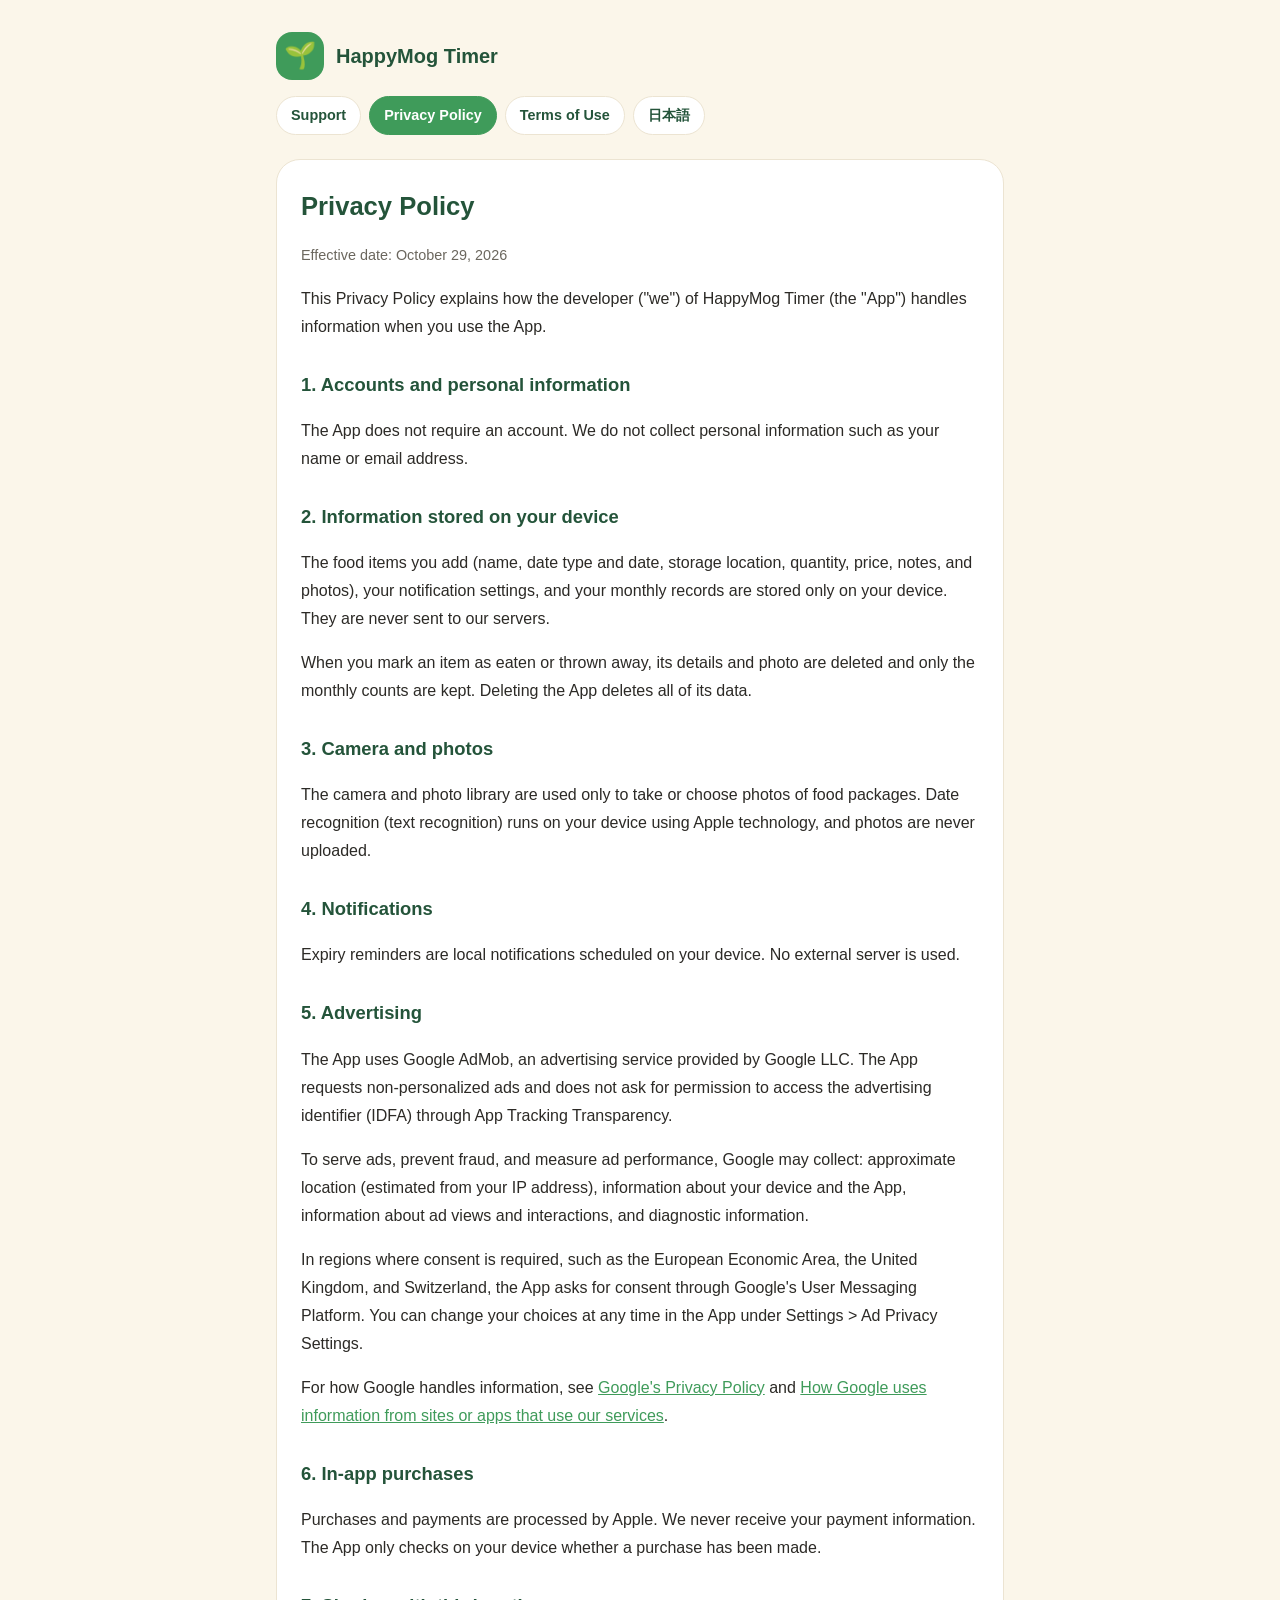
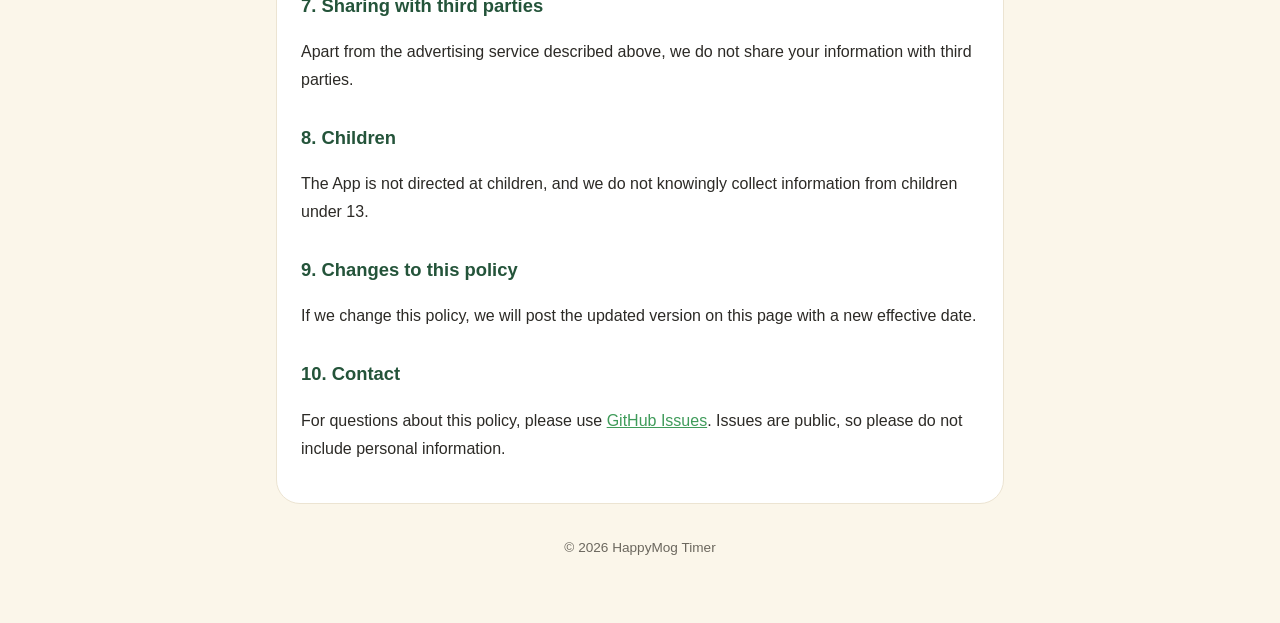
==== en/privacy.html @ d4c24774 "Add support, privacy policy, and terms pages (ja/en) Co-Authored-By: Claude Opus 5.5 <noreply@anthro" ====
<!doctype html>
<html lang="en">
<head>
  <meta charset="utf-8">
  <meta name="viewport" content="width=device-width, initial-scale=1">
  <title>Privacy Policy | HappyMog Timer</title>
  <link rel="stylesheet" href="../style.css">
</head>
<body>
<main>
  <header>
    <div class="logo" aria-hidden="true">🌱</div>
    <div class="name">HappyMog Timer</div>
  </header>
  <nav>
    <a href="index.html">Support</a>
    <a href="privacy.html" aria-current="page">Privacy Policy</a>
    <a href="terms.html">Terms of Use</a>
    <a href="../privacy.html" lang="ja">日本語</a>
  </nav>
  <div class="card">
    <h1>Privacy Policy</h1>
    <p class="meta">Effective date: October 29, 2026</p>
    <p>This Privacy Policy explains how the developer ("we") of HappyMog Timer (the "App") handles information when you use the App.</p>

    <h2>1. Accounts and personal information</h2>
    <p>The App does not require an account. We do not collect personal information such as your name or email address.</p>

    <h2>2. Information stored on your device</h2>
    <p>The food items you add (name, date type and date, storage location, quantity, price, notes, and photos), your notification settings, and your monthly records are stored only on your device. They are never sent to our servers.</p>
    <p>When you mark an item as eaten or thrown away, its details and photo are deleted and only the monthly counts are kept. Deleting the App deletes all of its data.</p>

    <h2>3. Camera and photos</h2>
    <p>The camera and photo library are used only to take or choose photos of food packages. Date recognition (text recognition) runs on your device using Apple technology, and photos are never uploaded.</p>

    <h2>4. Notifications</h2>
    <p>Expiry reminders are local notifications scheduled on your device. No external server is used.</p>

    <h2>5. Advertising</h2>
    <p>The App uses Google AdMob, an advertising service provided by Google LLC. The App requests non-personalized ads and does not ask for permission to access the advertising identifier (IDFA) through App Tracking Transparency.</p>
    <p>To serve ads, prevent fraud, and measure ad performance, Google may collect: approximate location (estimated from your IP address), information about your device and the App, information about ad views and interactions, and diagnostic information.</p>
    <p>In regions where consent is required, such as the European Economic Area, the United Kingdom, and Switzerland, the App asks for consent through Google's User Messaging Platform. You can change your choices at any time in the App under Settings &gt; Ad Privacy Settings.</p>
    <p>For how Google handles information, see <a href="https://policies.google.com/privacy">Google's Privacy Policy</a> and <a href="https://policies.google.com/technologies/partner-sites">How Google uses information from sites or apps that use our services</a>.</p>

    <h2>6. In-app purchases</h2>
    <p>Purchases and payments are processed by Apple. We never receive your payment information. The App only checks on your device whether a purchase has been made.</p>

    <h2>7. Sharing with third parties</h2>
    <p>Apart from the advertising service described above, we do not share your information with third parties.</p>

    <h2>8. Children</h2>
    <p>The App is not directed at children, and we do not knowingly collect information from children under 13.</p>

    <h2>9. Changes to this policy</h2>
    <p>If we change this policy, we will post the updated version on this page with a new effective date.</p>

    <h2>10. Contact</h2>
    <p>For questions about this policy, please use <a href="https://github.com/unnnya5-hue/Pyrosome/issues">GitHub Issues</a>. Issues are public, so please do not include personal information.</p>
  </div>

  <footer>© 2026 HappyMog Timer</footer>
</main>
</body>
</html>
---- style.css ----
:root {
  --cream: #fbf6ea;
  --card: #ffffff;
  --green: #3f9b5a;
  --deep: #24543a;
  --coral: #e8735f;
  --text: #2c2a26;
  --muted: #6b675e;
  --line: #ece4d2;
}
@media (prefers-color-scheme: dark) {
  :root {
    --cream: #1d1f1b;
    --card: #272a25;
    --green: #6cc387;
    --deep: #a9dcb8;
    --coral: #f09584;
    --text: #f1eee6;
    --muted: #b4afa3;
    --line: #3a3d36;
  }
}
* { box-sizing: border-box; }
body {
  margin: 0;
  background: var(--cream);
  color: var(--text);
  font-family: -apple-system, BlinkMacSystemFont, "Hiragino Sans", "Hiragino Kaku Gothic ProN", "Segoe UI", sans-serif;
  line-height: 1.75;
}
main { max-width: 760px; margin: 0 auto; padding: 32px 16px 64px; }
header { display: flex; align-items: center; gap: 12px; margin-bottom: 8px; }
.logo {
  width: 48px; height: 48px; border-radius: 16px; background: var(--green);
  display: grid; place-items: center; color: #fff; font-size: 26px;
}
header .name { font-weight: 800; font-size: 1.25rem; color: var(--deep); }
nav { display: flex; flex-wrap: wrap; gap: 8px; margin: 16px 0 24px; }
nav a {
  padding: 6px 14px; border-radius: 999px; background: var(--card); border: 1px solid var(--line);
  color: var(--deep); text-decoration: none; font-weight: 600; font-size: .9rem;
}
nav a[aria-current="page"] { background: var(--green); border-color: var(--green); color: #fff; }
.card { background: var(--card); border: 1px solid var(--line); border-radius: 24px; padding: 24px; margin-bottom: 16px; }
h1 { font-size: 1.6rem; margin: 0 0 4px; color: var(--deep); }
h2 { font-size: 1.15rem; margin: 28px 0 8px; color: var(--deep); }
.card h2:first-child { margin-top: 0; }
a { color: var(--green); }
.note { border-left: 4px solid var(--coral); padding: 8px 14px; background: color-mix(in srgb, var(--coral) 10%, transparent); border-radius: 0 12px 12px 0; }
.meta { color: var(--muted); font-size: .9rem; }
.button {
  display: inline-block; padding: 10px 20px; border-radius: 999px; background: var(--green); color: #fff;
  text-decoration: none; font-weight: 700;
}
footer { color: var(--muted); font-size: .85rem; margin-top: 32px; text-align: center; }
ul { padding-left: 1.3em; }
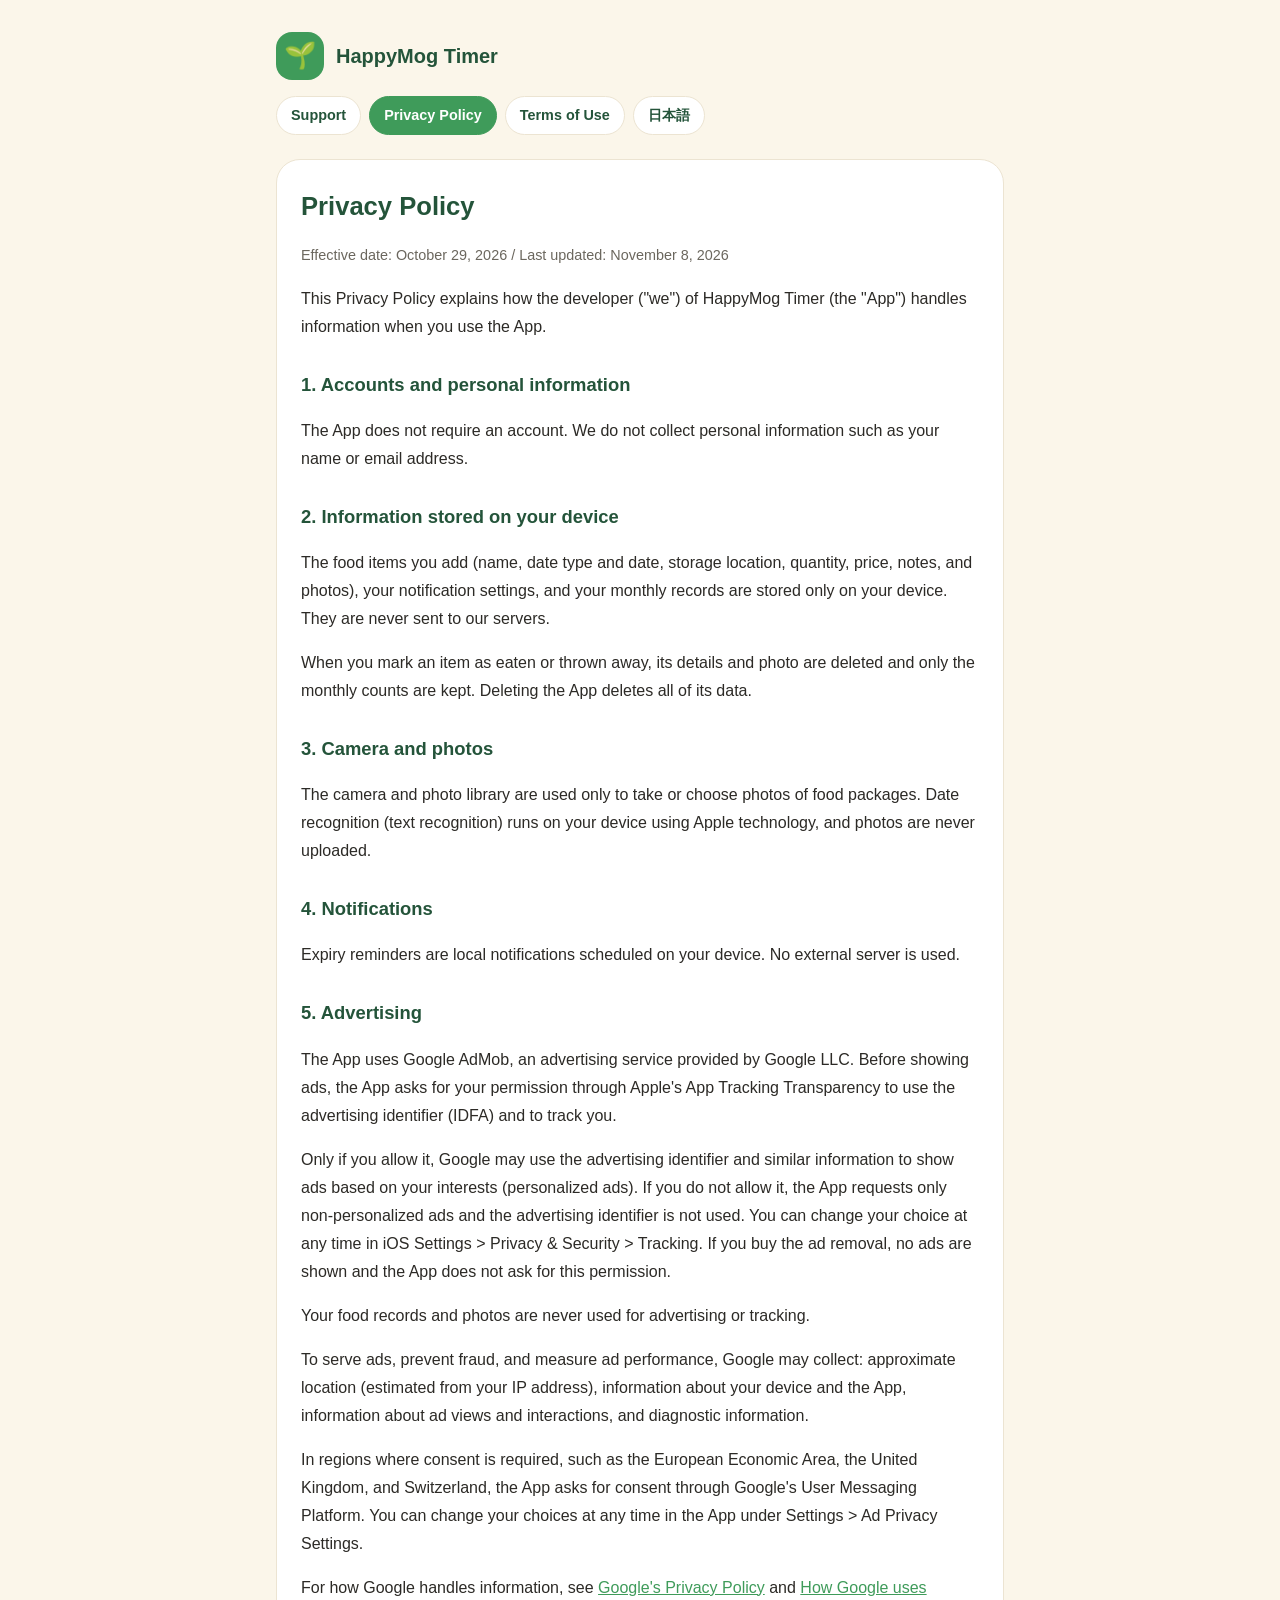
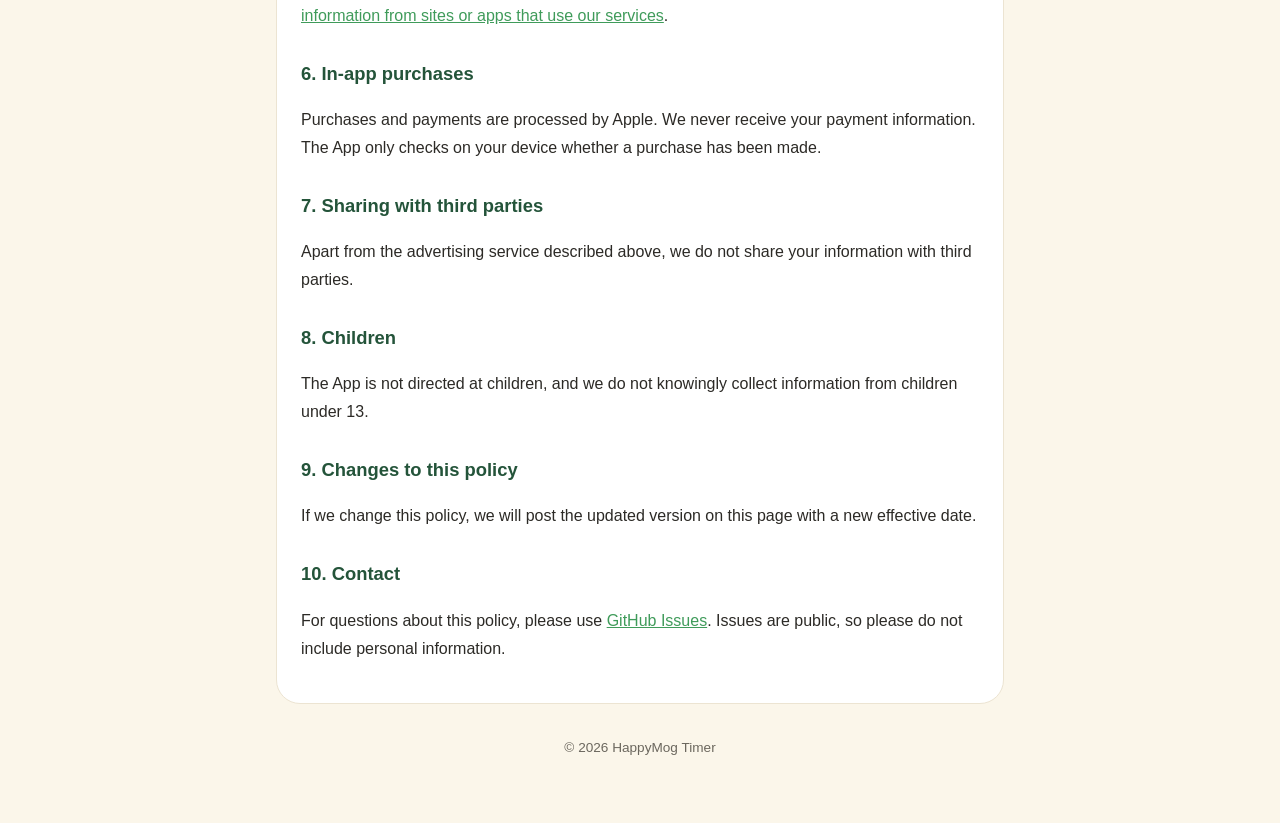
==== commit 12e6afce: "Update privacy policy for App Tracking Transparency (ja/en) Co-Authored-By: Claude Opus 5.5 <noreply" ====
--- a/en/privacy.html
+++ b/en/privacy.html
@@ -20,7 +20,7 @@
   </nav>
   <div class="card">
     <h1>Privacy Policy</h1>
-    <p class="meta">Effective date: October 29, 2026</p>
+    <p class="meta">Effective date: October 29, 2026 / Last updated: November 8, 2026</p>
     <p>This Privacy Policy explains how the developer ("we") of HappyMog Timer (the "App") handles information when you use the App.</p>
 
     <h2>1. Accounts and personal information</h2>
@@ -37,7 +37,9 @@
     <p>Expiry reminders are local notifications scheduled on your device. No external server is used.</p>
 
     <h2>5. Advertising</h2>
-    <p>The App uses Google AdMob, an advertising service provided by Google LLC. The App requests non-personalized ads and does not ask for permission to access the advertising identifier (IDFA) through App Tracking Transparency.</p>
+    <p>The App uses Google AdMob, an advertising service provided by Google LLC. Before showing ads, the App asks for your permission through Apple's App Tracking Transparency to use the advertising identifier (IDFA) and to track you.</p>
+    <p>Only if you allow it, Google may use the advertising identifier and similar information to show ads based on your interests (personalized ads). If you do not allow it, the App requests only non-personalized ads and the advertising identifier is not used. You can change your choice at any time in iOS Settings &gt; Privacy &amp; Security &gt; Tracking. If you buy the ad removal, no ads are shown and the App does not ask for this permission.</p>
+    <p>Your food records and photos are never used for advertising or tracking.</p>
     <p>To serve ads, prevent fraud, and measure ad performance, Google may collect: approximate location (estimated from your IP address), information about your device and the App, information about ad views and interactions, and diagnostic information.</p>
     <p>In regions where consent is required, such as the European Economic Area, the United Kingdom, and Switzerland, the App asks for consent through Google's User Messaging Platform. You can change your choices at any time in the App under Settings &gt; Ad Privacy Settings.</p>
     <p>For how Google handles information, see <a href="https://policies.google.com/privacy">Google's Privacy Policy</a> and <a href="https://policies.google.com/technologies/partner-sites">How Google uses information from sites or apps that use our services</a>.</p>
